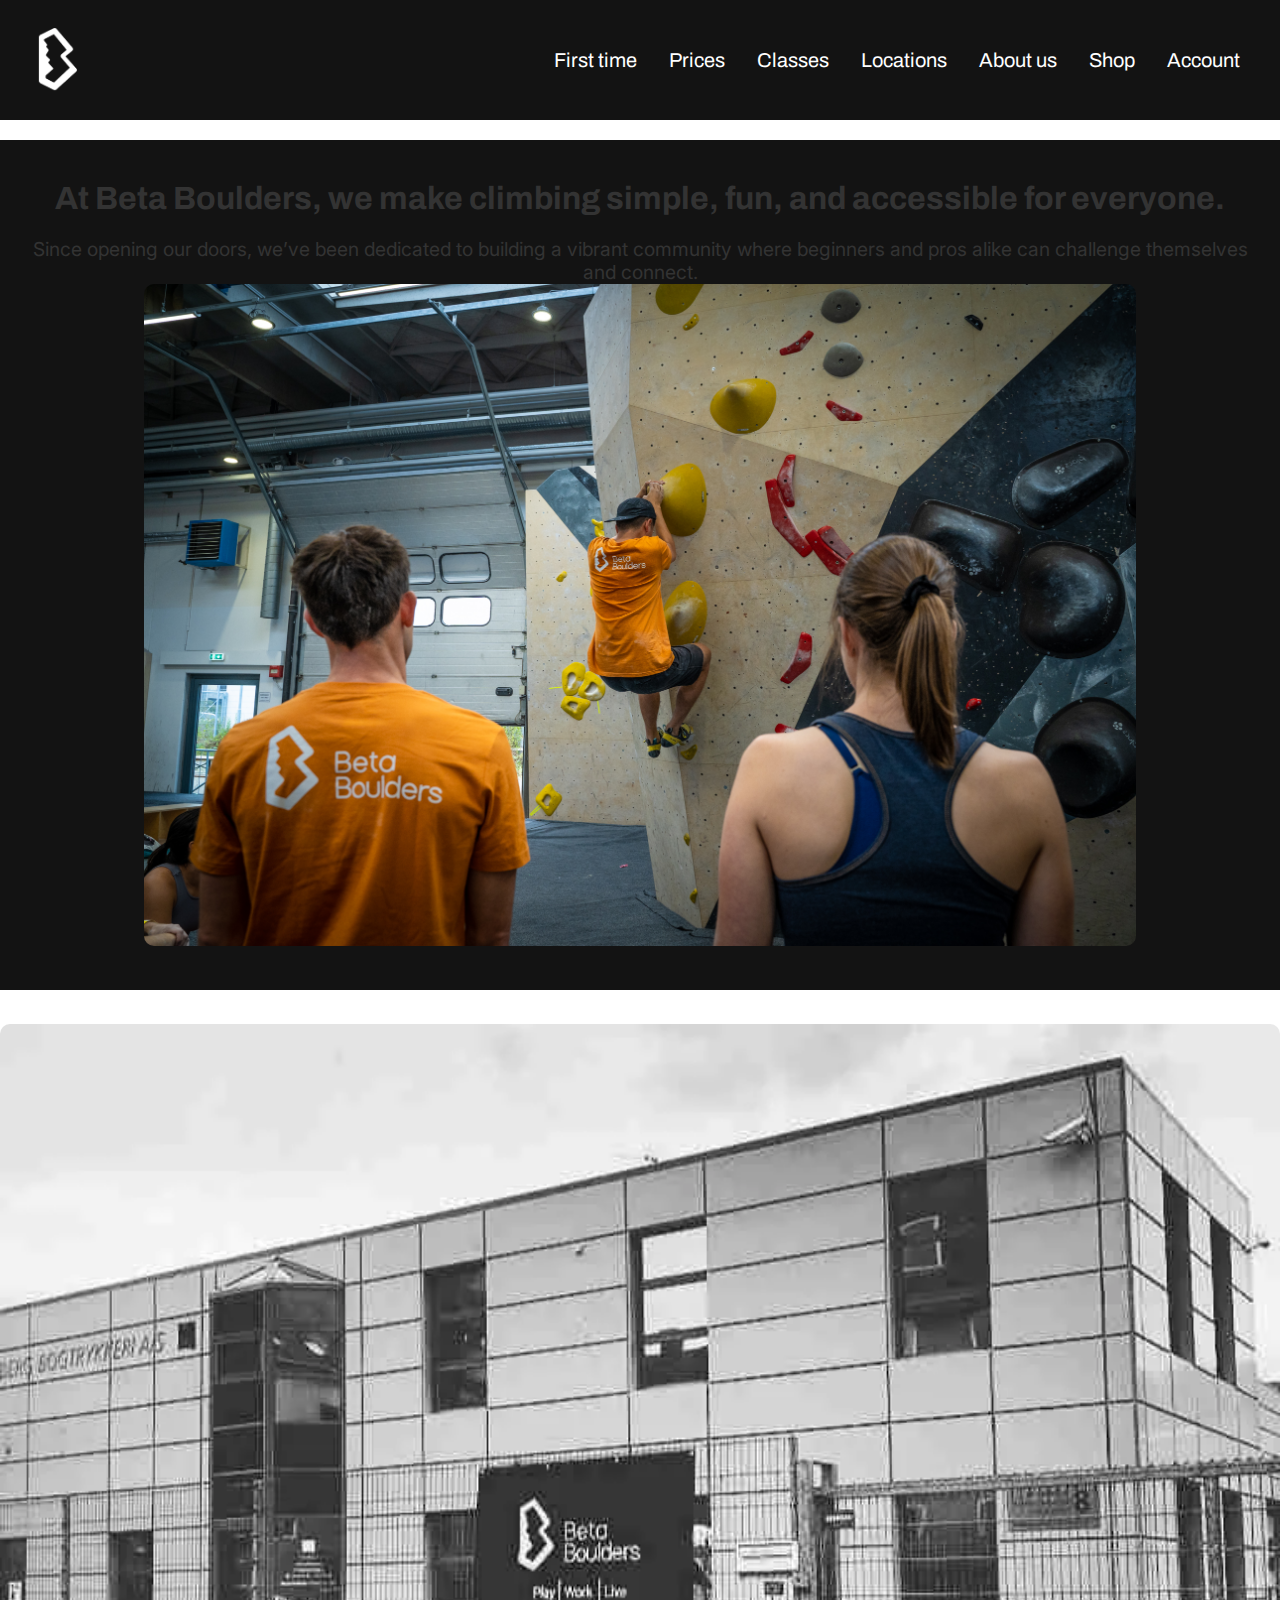
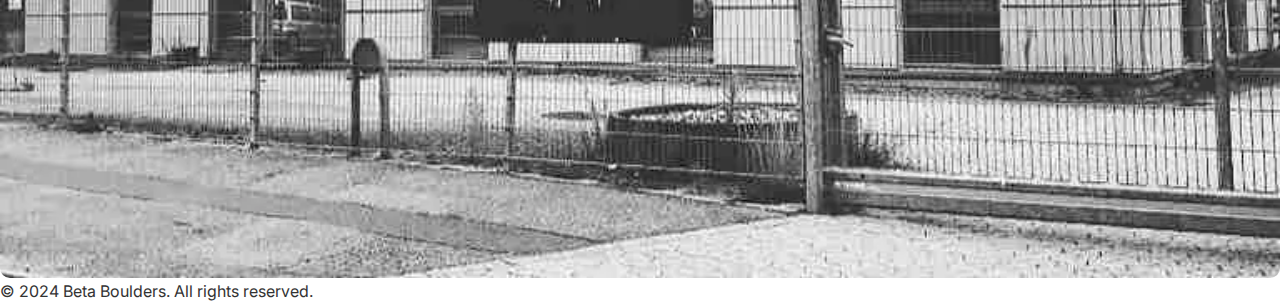
==== aboutus.html @ afe9c323 "inital" ====
<!DOCTYPE html>
<html lang="en">
  <head>
    <meta charset="UTF-8" />
    <meta name="viewport" content="width=device-width, initial-scale=1.0" />
    <title>Beta Boulders</title>
    <link rel="stylesheet" href="styles.css" />
    <link rel="stylesheet" href="mediaqueries.css" />
  </head>
  <body>
    <header>
      <nav class="navbar">
        <div class="logo">
          <img src="/assets/logos/BETALOGOwhite-trasp 2.png" alt="" />
        </div>

        <!-- Hamburger Icon -->
        <div class="hamburger" id="hamburger">
          <span></span>
          <span></span>
          <span></span>
        </div>

        <!-- Menu -->
        <div class="menu" id="menu">
          <a href="first-time.html">First time</a>
          <a href="prices.html">Prices</a>
          <a href="Classes.html">Classes</a>
          <a href="locations.html">Locations</a>
          <a href="aboutus.html">About us</a>
          <a href="shop">Shop</a>
          <a href="account.html">Account</a>
        </div>
      </nav>
    </header>
    <main>
      <section class="hero-about">
        <h1>
          At Beta Boulders, we make climbing simple, fun, and accessible for
          everyone.
        </h1>
        <p>
          Since opening our doors, we’ve been dedicated to building a vibrant
          community where beginners and pros alike can challenge themselves and
          connect.
        </p>
        <div><img src="/assets/Img/intro.jpg" alt="" /></div>
      </section>

      <section class="idea">
        <h2>It started with an idea...</h2>
        <p>
          Create a space where your private life, passions, and work can coexist
          under the same roof. Where you can grow meaningful connections,
          challenge yourself, and find balance.
        </p>
      </section>
      <section class="birth">
        <h2>Beta Boulders was born</h2>
        <p>
          A bouldering gym which is not only a gym, but also a workspace, café,
          event venue, and yoga studio. We were not looking to build a “better
          climbing gym”.
        </p>
        <p>Our goal is to connect people and create a community.</p>
      </section>
      <section class="gallery">
        <div class="image">
          <img
            src="/assets/Img/20230712_12-18-38_3H8A0007.jpg"
            alt="Climbing wall"
          />
        </div>
        <div class="image">
          <img
            src="/assets/Img/20241109_20-45-28_3H8A1855.jpg"
            alt="Community activity"
          />
        </div>
      </section>
      <section class="village">
        <h2>A village within the city</h2>
        <p>
          Climbing is as much a mental challenge as it is a physical challenge.
          We want our members to be able to enjoy quiet time within our
          facilities. To work between exercise and to exercise between work.
        </p>
        <p>
          We designed our facilities from the ground up, taking into account
          each element: every bolt, angle, surface, desk, pane of glass, and
          light. We understand that you want a facility that works as intended;
          no more afterthoughts.
        </p>
      </section>
      <section class="building">
        <img
          src="/assets/Img/Outside-Beta-Boulders-Copenhagen.webp"
          alt="Beta Boulders building"
        />
      </section>
    </main>
    <footer>
      <p>&copy; 2024 Beta Boulders. All rights reserved.</p>
    </footer>
    <script src="script.js"></script>
  </body>
</html>
---- styles.css ----
@import url("https://fonts.googleapis.com/css2?family=Archivo:ital,wght@0,100..900;1,100..900&family=Inter:ital,opsz,wght@0,14..32,100..900;1,14..32,100..900&family=Space+Grotesk:wght@300..700&display=swap");

/* Global Styles */
* {
  margin: 0;
  padding: 0;
  box-sizing: border-box;
}

body {
  line-height: 1.2;
  color: #333;
}

/* typogarphy */

h1,
h2,
h3,
h4,
h5,
h6 {
  font-family: "Archivo", sans-serif;
}

p {
  font-family: "Inter", sans-serif;
}

h1 {
  font-size: 5rem;
  font-weight: bold;
}
.btn {
  display: inline-block;
  padding: 10px 20px;
  border: none;
  text-decoration: none;
  font-size: 16px;
  text-align: center;
  border-radius: 5px;
  transition: 0.3s ease;
}

.primary-btn {
  background-color: black;
  color: white;
}

.secondary-btn {
  border: 1px solid black;
  color: black;
}

.btn:hover {
  opacity: 0.8;
}

/* nav bar */
header {
  background: #131313;
}
.nav-header {
  background: url("/assets/Img/main.png") no-repeat center center/cover;
}

.navbar {
  display: flex;
  justify-content: space-between;
  align-items: center;
  padding: 1rem 1.5rem;
  position: relative;
  z-index: 1000;
}
/* Hamburger Icon */
.hamburger {
  display: flex;
  flex-direction: column;
  justify-content: space-between;
  width: 25px;
  height: 20px;
  cursor: pointer;
}

.hamburger span {
  background-color: #f8f8f8;
  height: 3px;
  width: 100%;
  transition: all 0.3s ease;
}

/* Menu */
.menu {
  align-items: flex-start;
  display: none;
  flex-direction: column;
  position: absolute;
  top: 100%;
  left: 0;
  width: 100%;
  background-color: #131313;
  text-align: center;
  padding: 2rem 0;
  padding-left: 40px;
}

.menu a {
  color: #f8f8f8; /* Red text color */
  font-size: 3.5rem;
  font-family: "Archivo", serif;
  text-decoration: none;
  margin: 1rem 0;
  transition: color 0.3s ease;
}

.menu a:hover {
  color: #fff; /* Hover effect */
}

/* Active Menu (JS adds this class) */
.menu.active {
  display: flex;
}

/* Hamburger Animation */
.hamburger.open span:nth-child(1) {
  transform: translateY(8px) rotate(45deg);
}
.hamburger.open span:nth-child(2) {
  opacity: 0;
}
.hamburger.open span:nth-child(3) {
  transform: translateY(-8px) rotate(-45deg);
}

/* Logo */
.logo {
  display: flex;
  align-items: center;
  color: #fff;
  font-size: 1.5rem;
  font-weight: bold;
  width: 40px;
}

.logo img {
  width: 4rem;
}

/* navbar end */

/* Index */

/* hero section */

.hero {
  color: white;
  height: 100vh;
  display: flex;
  align-items: center;
  text-align: left;
  padding: 40px;
}

.hero-content h1 {
  font-weight: bold;
  padding-bottom: 10px;
}

.hero-content p {
  font-size: 1.2rem;
}

.hero-buttons {
  margin-top: 20px;
}

.hero-buttons .btn {
  margin-right: 10px;
}

/* First Time Section */
.first-time {
  display: flex;
  flex-wrap: wrap;
  align-items: center;
  background-color: #f9f9f9;
  padding: 40px;
}

.first-time-content {
  flex: 1;
  padding: 20px;
}

.first-time-content h2 {
  font-size: 2rem;
  margin-bottom: 10px;
}

.first-time-image {
  flex: 1;
  display: flex;
  justify-content: flex-end;
  min-height: 751px;
}
.first-time-image img {
  border-radius: 8px;
}

/* Flexible Packages Section */
.packages {
  display: flex;
  flex-wrap: wrap;
  align-items: center;
  background-color: #f9f9f9;
  padding: 40px;
}

.packages-content {
  flex: 1;
  padding: 20px;
}

.packages-content h2 {
  font-size: 2rem;
  margin-bottom: 10px;
}

.packages-image {
  flex: 1;
  display: flex;
  justify-content: flex-end;
  min-height: 751px;
}
.packages-image img {
  border-radius: 8px;
}

/* Locations Section */
.container-img-grid {
  display: grid;
  flex-direction: column;

  margin: 2.25rem;
}

.container-img-grid h2 {
  margin-bottom: 2.25rem;
}

#imagecontainer {
  display: flex;
  flex-direction: column;
  gap: 15px;
}

.img_wrap {
  position: relative;
  width: 100%;
}

.img_wrap img {
  width: 100%;
}

.img_description {
  position: absolute;
  top: 0;
  bottom: 0;
  left: 0;
  right: 0;
  background: rgba(29, 106, 154, 0.72);
  color: #fff;
  visibility: hidden;
  opacity: 0;
  display: flex;
  justify-content: center;
  align-items: center;
  transition: opacity 0.2s, visibility 0.2s;
}

.img_wrap:hover .img_description {
  visibility: visible;
  opacity: 1;
}

/* about us */

/* styles.css */

.hero-about {
  position: absolute;
  text-align: center;
  padding: 40px 20px;
  background-color: #131313;
}

.hero-about h1 {
  font-size: 2rem;
  margin-bottom: 20px;
}

.hero-about p {
  font-size: 1.2rem;
}

.idea,
.birth,
.village {
  margin: 20px 0;
  padding: 20px;
  border-radius: 10px;
}

.gallery {
  display: grid;
  grid-template-columns: repeat(auto-fit, minmax(300px, 1fr));
  gap: 20px;
}

.hero-about img {
  position: relative;
  width: 80%;
  border-radius: 10px;
  padding-bottom: -50%;
}

.gallery .image img {
  width: 100%;
  border-radius: 10px;
}

.building img {
  width: 100%;
  border-radius: 10px;
  margin-top: 20px;
}
---- mediaqueries.css ----
/* Responsive */
@media (min-width: 800px) {
  .hamburger {
    display: none;
  }
  .menu {
    display: flex;
    flex-direction: row;
    position: static;
    background: none;
    justify-content: flex-end;
  }
  .menu a {
    margin: 0 1rem;
    font-size: 1.25rem;
    color: #fff;
  }
}

@media (min-width: 900px) {
  .container-img-grid {
    display: grid;
    grid-template-columns: repeat(2, 1fr); /* Two columns */
    gap: 15px;
  }

  #imagecontainer {
    display: contents; /* Allows its children to adopt grid layout directly */
  }

  .img_wrap {
    margin: 0; /* Removes margin to align with grid gap */
  }
}
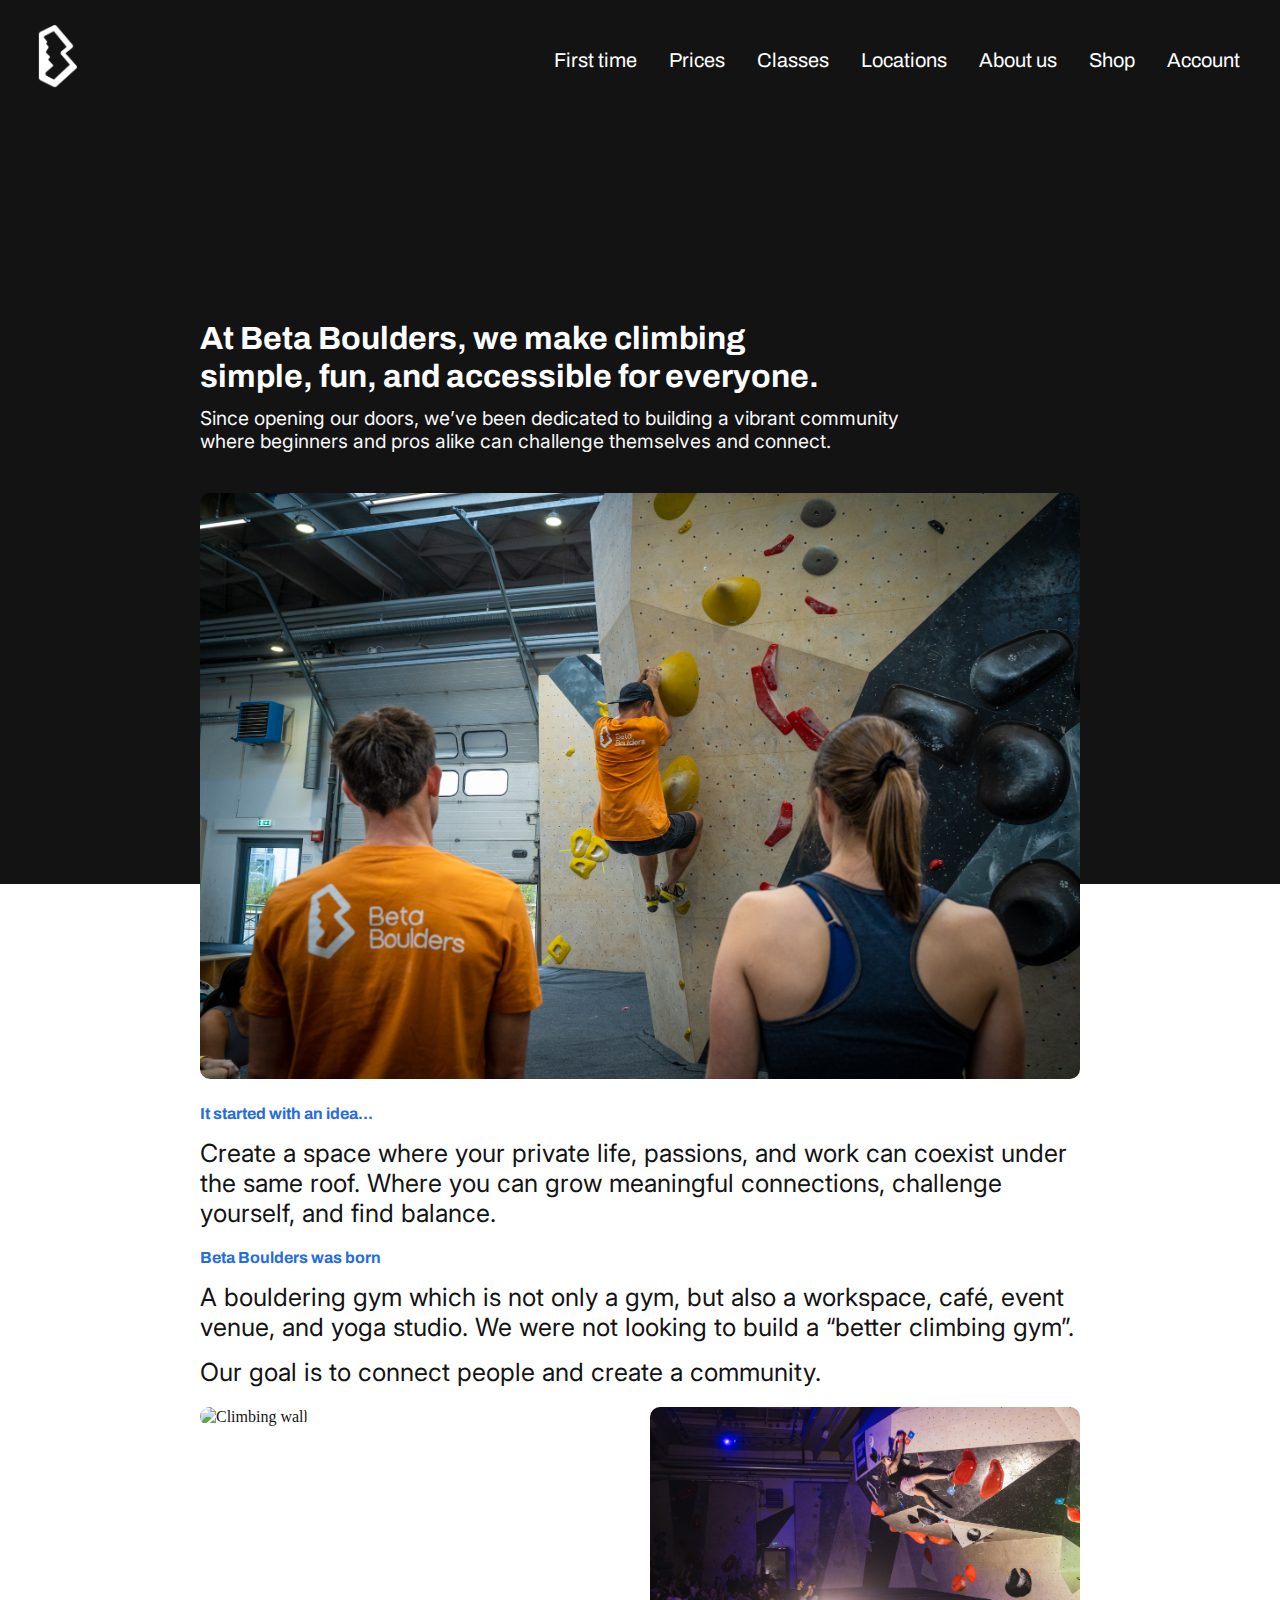
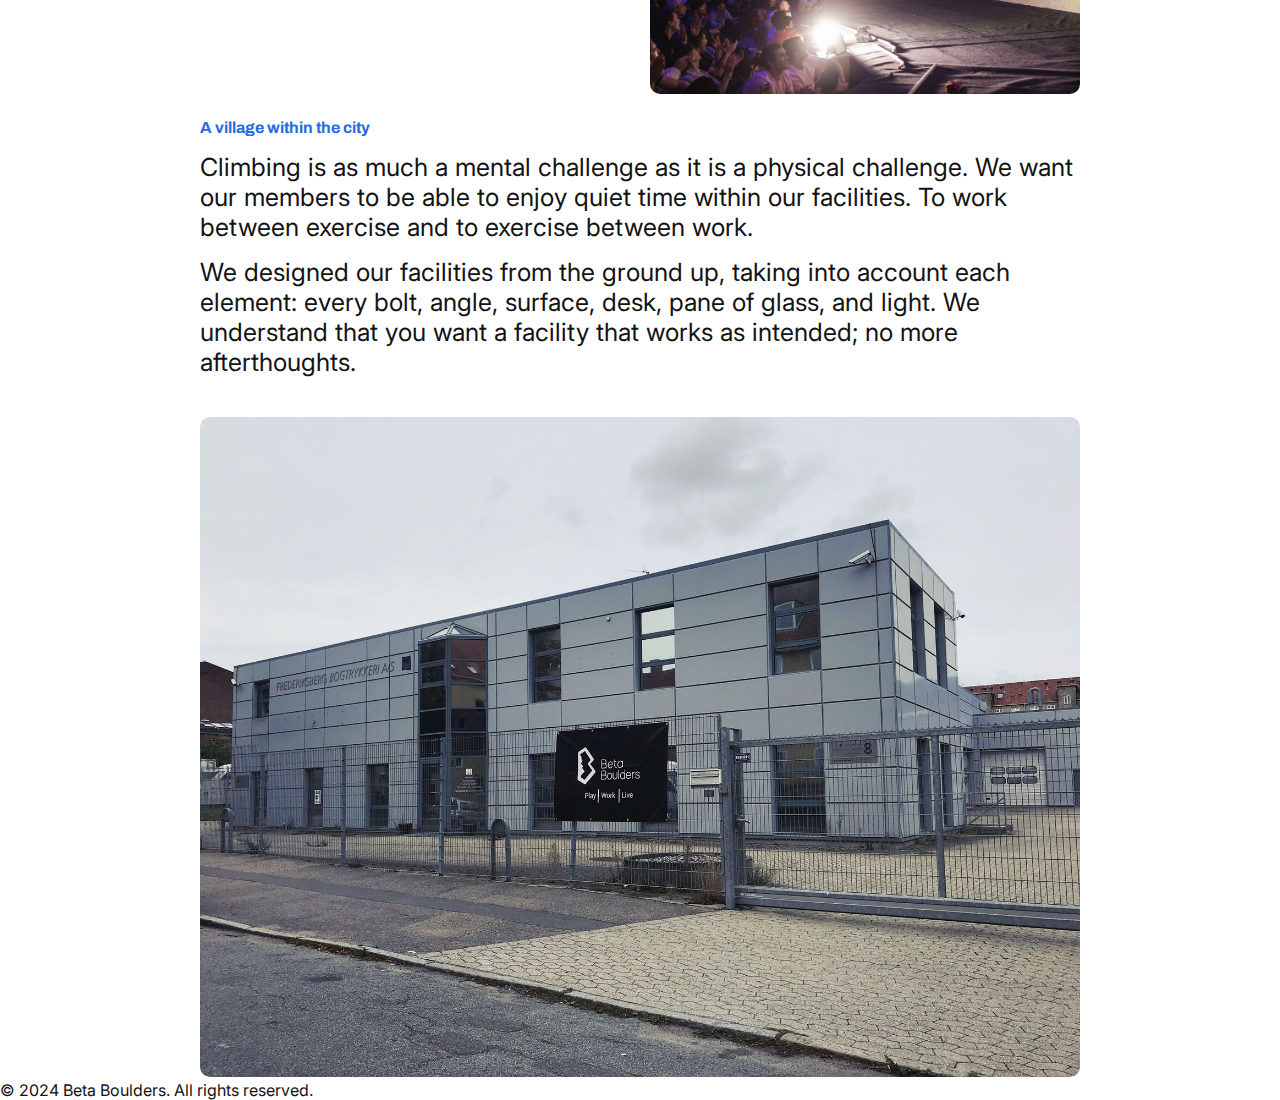
==== commit 1f0f788e: "final-commit" ====
--- a/aboutus.html
+++ b/aboutus.html
@@ -11,7 +11,12 @@
     <header>
       <nav class="navbar">
         <div class="logo">
-          <img src="/assets/logos/BETALOGOwhite-trasp 2.png" alt="" />
+          <a href="index.html">
+            <img
+              src="/assets/logos/BETALOGOwhite-trasp 2.png"
+              alt="navbarlogo"
+            />
+          </a>
         </div>
 
         <!-- Hamburger Icon -->
@@ -36,19 +41,19 @@
     <main>
       <section class="hero-about">
         <h1>
-          At Beta Boulders, we make climbing simple, fun, and accessible for
-          everyone.
+          At Beta Boulders, we make climbing <br />simple, fun, and accessible
+          for everyone.
         </h1>
         <p>
           Since opening our doors, we’ve been dedicated to building a vibrant
-          community where beginners and pros alike can challenge themselves and
-          connect.
+          community <br />where beginners and pros alike can challenge
+          themselves and connect.
         </p>
         <div><img src="/assets/Img/intro.jpg" alt="" /></div>
       </section>
 
       <section class="idea">
-        <h2>It started with an idea...</h2>
+        <h6>It started with an idea...</h6>
         <p>
           Create a space where your private life, passions, and work can coexist
           under the same roof. Where you can grow meaningful connections,
@@ -56,7 +61,7 @@
         </p>
       </section>
       <section class="birth">
-        <h2>Beta Boulders was born</h2>
+        <h6>Beta Boulders was born</h6>
         <p>
           A bouldering gym which is not only a gym, but also a workspace, café,
           event venue, and yoga studio. We were not looking to build a “better
@@ -79,7 +84,7 @@
         </div>
       </section>
       <section class="village">
-        <h2>A village within the city</h2>
+        <h6>A village within the city</h6>
         <p>
           Climbing is as much a mental challenge as it is a physical challenge.
           We want our members to be able to enjoy quiet time within our
@@ -93,10 +98,7 @@
         </p>
       </section>
       <section class="building">
-        <img
-          src="/assets/Img/Outside-Beta-Boulders-Copenhagen.webp"
-          alt="Beta Boulders building"
-        />
+        <img src="/assets/Img/Color Facade.jpg" alt="Beta Boulders building" />
       </section>
     </main>
     <footer>
--- a/styles.css
+++ b/styles.css
@@ -1,4 +1,40 @@
 @import url("https://fonts.googleapis.com/css2?family=Archivo:ital,wght@0,100..900;1,100..900&family=Inter:ital,opsz,wght@0,14..32,100..900;1,14..32,100..900&family=Space+Grotesk:wght@300..700&display=swap");
+
+:root {
+  --black: #131313;
+  --white: #f8f8f8;
+  --orange: #e09824;
+  --blue: #246ce0;
+}
+
+h1 {
+  font-family: "Archivo", serif;
+  font-size: 5rem;
+}
+h2 {
+  font-family: "Archivo", serif;
+  font-size: 4rem;
+}
+h3 {
+  font-family: "Archivo", serif;
+  font-size: 3.188rem;
+}
+h4 {
+  font-family: "Archivo", serif;
+  font-size: 2.5rem;
+}
+h5 {
+  font-family: "Archivo", serif;
+  font-size: 2rem;
+}
+h6 {
+  font-family: "Archivo", serif;
+  font-size: 1.25;
+}
+p {
+  font-family: "Inter", serif;
+  font-size: 1rem;
+}
 
 /* Global Styles */
 * {
@@ -9,7 +45,7 @@
 
 body {
   line-height: 1.2;
-  color: #333;
+  color: var(--black);
 }
 
 /* typogarphy */
@@ -31,6 +67,7 @@
   font-size: 5rem;
   font-weight: bold;
 }
+
 .btn {
   display: inline-block;
   padding: 10px 20px;
@@ -43,8 +80,8 @@
 }
 
 .primary-btn {
-  background-color: black;
-  color: white;
+  background-color: var(--black);
+  color: var(--white);
 }
 
 .secondary-btn {
@@ -58,7 +95,7 @@
 
 /* nav bar */
 header {
-  background: #131313;
+  background: var(--black);
 }
 .nav-header {
   background: url("/assets/Img/main.png") no-repeat center center/cover;
@@ -83,7 +120,7 @@
 }
 
 .hamburger span {
-  background-color: #f8f8f8;
+  background-color: var(--white);
   height: 3px;
   width: 100%;
   transition: all 0.3s ease;
@@ -98,14 +135,14 @@
   top: 100%;
   left: 0;
   width: 100%;
-  background-color: #131313;
+  background-color: var(--black);
   text-align: center;
   padding: 2rem 0;
   padding-left: 40px;
 }
 
 .menu a {
-  color: #f8f8f8; /* Red text color */
+  color: var(--white);
   font-size: 3.5rem;
   font-family: "Archivo", serif;
   text-decoration: none;
@@ -114,10 +151,10 @@
 }
 
 .menu a:hover {
-  color: #fff; /* Hover effect */
-}
-
-/* Active Menu (JS adds this class) */
+  color: var(--white);
+}
+
+/* Active Menu  */
 .menu.active {
   display: flex;
 }
@@ -137,7 +174,7 @@
 .logo {
   display: flex;
   align-items: center;
-  color: #fff;
+  color: var(--white);
   font-size: 1.5rem;
   font-weight: bold;
   width: 40px;
@@ -154,12 +191,13 @@
 /* hero section */
 
 .hero {
-  color: white;
+  color: var(--white);
   height: 100vh;
   display: flex;
   align-items: center;
   text-align: left;
-  padding: 40px;
+  padding-left: 200px;
+  padding-right: 200px;
 }
 
 .hero-content h1 {
@@ -181,11 +219,24 @@
 
 /* First Time Section */
 .first-time {
+  padding-top: 20px;
+  padding-bottom: 20px;
   display: flex;
   flex-wrap: wrap;
   align-items: center;
-  background-color: #f9f9f9;
-  padding: 40px;
+  background-color: var(--white);
+}
+
+.first-time p {
+  color: var(--black);
+  font-size: 32px;
+  margin-bottom: 10px;
+}
+.first-time h3 {
+  font-weight: 400;
+  color: var(--blue);
+  font-size: 20px;
+  margin-bottom: 10px;
 }
 
 .first-time-content {
@@ -210,11 +261,12 @@
 
 /* Flexible Packages Section */
 .packages {
+  padding-top: 20px;
+  padding-bottom: 20px;
   display: flex;
   flex-wrap: wrap;
   align-items: center;
-  background-color: #f9f9f9;
-  padding: 40px;
+  background-color: var(--black);
 }
 
 .packages-content {
@@ -222,15 +274,22 @@
   padding: 20px;
 }
 
-.packages-content h2 {
-  font-size: 2rem;
+.packages-content p {
+  color: var(--white);
+  font-size: 32px;
   margin-bottom: 10px;
 }
+.packages-content h3 {
+  font-weight: 400;
+  color: var(--blue);
+  font-size: 20px;
+  margin-bottom: 10px;
+}
 
 .packages-image {
   flex: 1;
   display: flex;
-  justify-content: flex-end;
+  justify-content: flex-start;
   min-height: 751px;
 }
 .packages-image img {
@@ -241,8 +300,11 @@
 .container-img-grid {
   display: grid;
   flex-direction: column;
-
-  margin: 2.25rem;
+}
+
+.locations {
+  padding-top: 40px;
+  padding-bottom: px;
 }
 
 .container-img-grid h2 {
@@ -270,8 +332,9 @@
   bottom: 0;
   left: 0;
   right: 0;
-  background: rgba(29, 106, 154, 0.72);
-  color: #fff;
+
+  background: var(--black);
+  color: var(--white);
   visibility: hidden;
   opacity: 0;
   display: flex;
@@ -285,31 +348,66 @@
   opacity: 1;
 }
 
+/* Index end */
+
 /* about us */
 
-/* styles.css */
-
 .hero-about {
-  position: absolute;
-  text-align: center;
-  padding: 40px 20px;
-  background-color: #131313;
+  text-align: left;
+  padding-top: 200px;
+  background-color: var(--black);
 }
 
 .hero-about h1 {
+  color: white;
   font-size: 2rem;
-  margin-bottom: 20px;
+  margin-bottom: 10px;
 }
 
 .hero-about p {
   font-size: 1.2rem;
+  color: var(--white);
+  margin-bottom: 40px;
+}
+.idea h6 {
+  margin-top: 220px;
+  font-size: 16px;
+  color: var(--blue);
+}
+
+.birth h6 {
+  font-size: 16px;
+  color: var(--blue);
+}
+.idea p {
+  margin-top: 15px;
+  font-weight: 400;
+  font-size: 25px;
+  color: var(--black);
+}
+
+.birth p {
+  margin-top: 15px;
+  font-weight: 400;
+  font-size: 25px;
+  color: var(--black);
+}
+
+.village h6 {
+  font-size: 16px;
+  color: var(--blue);
+}
+.village p {
+  margin-top: 15px;
+  font-weight: 400;
+  font-size: 25px;
+  color: var(--black);
 }
 
 .idea,
 .birth,
 .village {
   margin: 20px 0;
-  padding: 20px;
   border-radius: 10px;
 }
 
@@ -320,13 +418,13 @@
 }
 
 .hero-about img {
-  position: relative;
-  width: 80%;
+  width: 100%;
   border-radius: 10px;
-  padding-bottom: -50%;
+  margin-bottom: -200px;
 }
 
 .gallery .image img {
+  height: auto;
   width: 100%;
   border-radius: 10px;
 }
@@ -336,3 +434,287 @@
   border-radius: 10px;
   margin-top: 20px;
 }
+
+/* first time page*/
+
+.hey-first-timer {
+  padding-top: 40px;
+  padding-bottom: 20px;
+  display: flex;
+  flex-wrap: wrap;
+  align-items: center;
+  background-color: var(--white);
+}
+
+.hey-first-timer p {
+  color: var(--black);
+  margin-bottom: 14px;
+  margin-top: 14px;
+}
+
+.hey-first-timer-content {
+  flex: 1;
+}
+
+.hey-first-timer-image {
+  flex: 1;
+  display: flex;
+  justify-content: flex-end;
+  min-height: 751px;
+}
+.hey-first-timer-image img {
+  border-radius: 8px;
+}
+
+/* climbing section page*/
+.what-is-bouldering {
+  padding-top: 20px;
+  padding-bottom: 20px;
+  display: flex;
+  flex-wrap: wrap;
+  align-items: center;
+  background-color: var(--black);
+}
+
+.what-is-bouldering-content {
+  flex: 1;
+}
+
+.what-is-bouldering p {
+  color: var(--white);
+  margin-bottom: 14px;
+  margin-top: 14px;
+}
+.what-is-bouldering-content h4 {
+  color: var(--white);
+}
+
+.what-is-bouldering-image {
+  flex: 1;
+  display: flex;
+  justify-content: flex-start;
+  min-height: 751px;
+}
+.what-is-bouldering-image img {
+  border-radius: 8px;
+}
+
+/* first time page end */
+
+/* classes page */
+
+/* Filters */
+
+/* Grid Layout */
+.grid-box {
+  display: grid;
+  grid-template-columns: repeat(auto-fit, minmax(250px, 1fr));
+  gap: 30px;
+}
+
+.card {
+  margin-top: 40px;
+  background-color: #f8f8f8;
+  border-radius: 8px;
+  overflow: hidden;
+  text-align: center;
+  padding: 20px;
+  box-shadow: 0 4px 10px rgba(0, 0, 0, 0.3);
+  transition: transform 0.3s ease, box-shadow 0.3s ease;
+}
+
+.card:hover {
+  transform: translateY(-8px);
+  box-shadow: 0 8px 15px rgba(0, 0, 0, 0.5);
+}
+
+.card img {
+  max-width: 100%;
+  height: auto;
+  border-radius: 5px;
+  margin-bottom: 15px;
+}
+
+.card h3 {
+  text-align: left;
+  font-size: 1.5rem;
+  margin: 15px 0;
+  color: #f39c12;
+}
+
+.card p {
+  text-align: left;
+  font-size: 1rem;
+  color: #bbb;
+}
+
+.locations-header {
+  padding: 120px;
+  color: var(--white);
+  background-color: var(--black);
+}
+/* dropdown menu */
+
+.filters {
+  display: flex;
+  justify-content: center;
+  padding: 20px;
+  gap: 10px;
+  padding-left: 200px;
+  padding-right: 200px;
+}
+
+/* Base dropdown styles */
+.filter {
+  appearance: none;
+  background-color: #fff; /* White background */
+  border: none;
+  border-radius: 8px;
+  color: #000;
+  box-shadow: 0 4px 10px rgba(0, 0, 0, 0.3);
+  padding: 10px 40px 10px 15px;
+  font-size: 16px;
+  cursor: pointer;
+  outline: none;
+  font-family: sans-serif;
+  position: relative;
+}
+
+/* Adjust widths */
+.dropdown-long {
+  flex: 1;
+  min-width: 300px;
+}
+.dropdown-short {
+  width: 150px;
+}
+
+/* Custom arrow icon using a background SVG */
+.filter {
+  background-image: url('data:image/svg+xml;utf8,<svg fill="%23000" width="12" height="12" viewBox="0 0 20 20" xmlns="http://www.w3.org/2000/svg"><path d="M10 15l-7-7h14l-7 7z"/></svg>');
+  background-repeat: no-repeat;
+  background-position: right 15px center;
+  background-size: 12px 12px;
+}
+
+/* Remove default arrow in IE and Edge */
+.filter::-ms-expand {
+  display: none;
+}
+
+/* Hover and focus states */
+.filter:hover {
+  background-color: #f5f5f5;
+}
+.filter:focus {
+  border: 2px solid #999;
+  padding: 8px 38px 8px 13px; /* Adjust padding if border is added */
+}
+
+/* Hero Section */
+
+/* single location page */
+
+.hero-single-location {
+  background-color: var(--black);
+  color: var(--white);
+  text-align: left;
+  padding: var(--spacing) 0;
+  position: relative;
+}
+
+.hero-single-location-content {
+  max-width: var(--max-width);
+  margin: 0 auto;
+  padding: var(--spacing);
+}
+
+.hero-single-location-content h1 {
+  font-size: 3rem;
+  margin: 0 0 var(--spacing) 0;
+}
+
+.hero-single-location-image {
+  max-width: var(--max-width);
+  margin: 0 auto;
+}
+
+.hero-single-location-image img {
+  width: 100%;
+  display: block;
+  border-radius: 8px;
+}
+
+/* Offer Section */
+.offer-section {
+  padding: var(--spacing) 0;
+  background-color: #fff;
+}
+
+.offer-section .container {
+  max-width: var(--max-width);
+  margin: 0 auto;
+  padding: 0 var(--spacing);
+}
+
+.offer-section h2 {
+  font-size: 2rem;
+  margin-bottom: var(--spacing);
+  text-align: left;
+}
+
+.offer-list {
+  list-style: none;
+  margin: 0;
+  padding: 0;
+}
+
+.offer-list li {
+  display: flex;
+  align-items: flex-start;
+  margin-bottom: var(--spacing);
+}
+
+.offer-list .icon {
+  margin-right: var(--spacing);
+}
+
+.offer-list p {
+  margin: 0;
+  font-size: 1rem;
+}
+
+/* Image Gallery */
+.image-gallery {
+  padding: var(--spacing) 0;
+  background-color: #fff;
+}
+
+.gallery-grid {
+  display: grid;
+  grid-template-columns: repeat(auto-fit, minmax(300px, 1fr));
+  gap: var(--spacing);
+}
+
+.gallery-item img {
+  width: 100%;
+  border-radius: 8px;
+  display: block;
+}
+
+/* Map Section */
+.map-section {
+  padding: var(--spacing) 0;
+}
+
+.map-section .container {
+  max-width: var(--max-width);
+  margin: 0 auto;
+  padding: 0 var(--spacing);
+}
+
+.map-section img {
+  width: 100%;
+  display: block;
+  border-radius: 8px;
+}
--- a/mediaqueries.css
+++ b/mediaqueries.css
@@ -32,3 +32,46 @@
     margin: 0; /* Removes margin to align with grid gap */
   }
 }
+
+@media (min-width: 1000px) {
+  section {
+    padding-left: 200px;
+    padding-right: 200px;
+  }
+  .grid-box {
+    padding-left: 200px;
+    padding-right: 200px;
+  }
+}
+@media (max-width: 1000px) {
+  section {
+    padding-left: 40px;
+    padding-right: 40px;
+  }
+  .grid-box {
+    padding-left: 40px;
+    padding-right: 40px;
+  }
+  .hero {
+    padding-left: 200px;
+    padding-right: 200px;
+  }
+}
+@media (max-width: 1000px) {
+  .hero {
+    padding-left: 40px;
+    padding-right: 40px;
+  }
+  .hero h1 {
+    font-size: 4rem;
+  }
+}
+
+@media (min-width: 1400px) {
+  .packages-image {
+    margin-top: -200px;
+  }
+  .what-is-bouldering-image {
+    margin-top: -200px;
+  }
+}
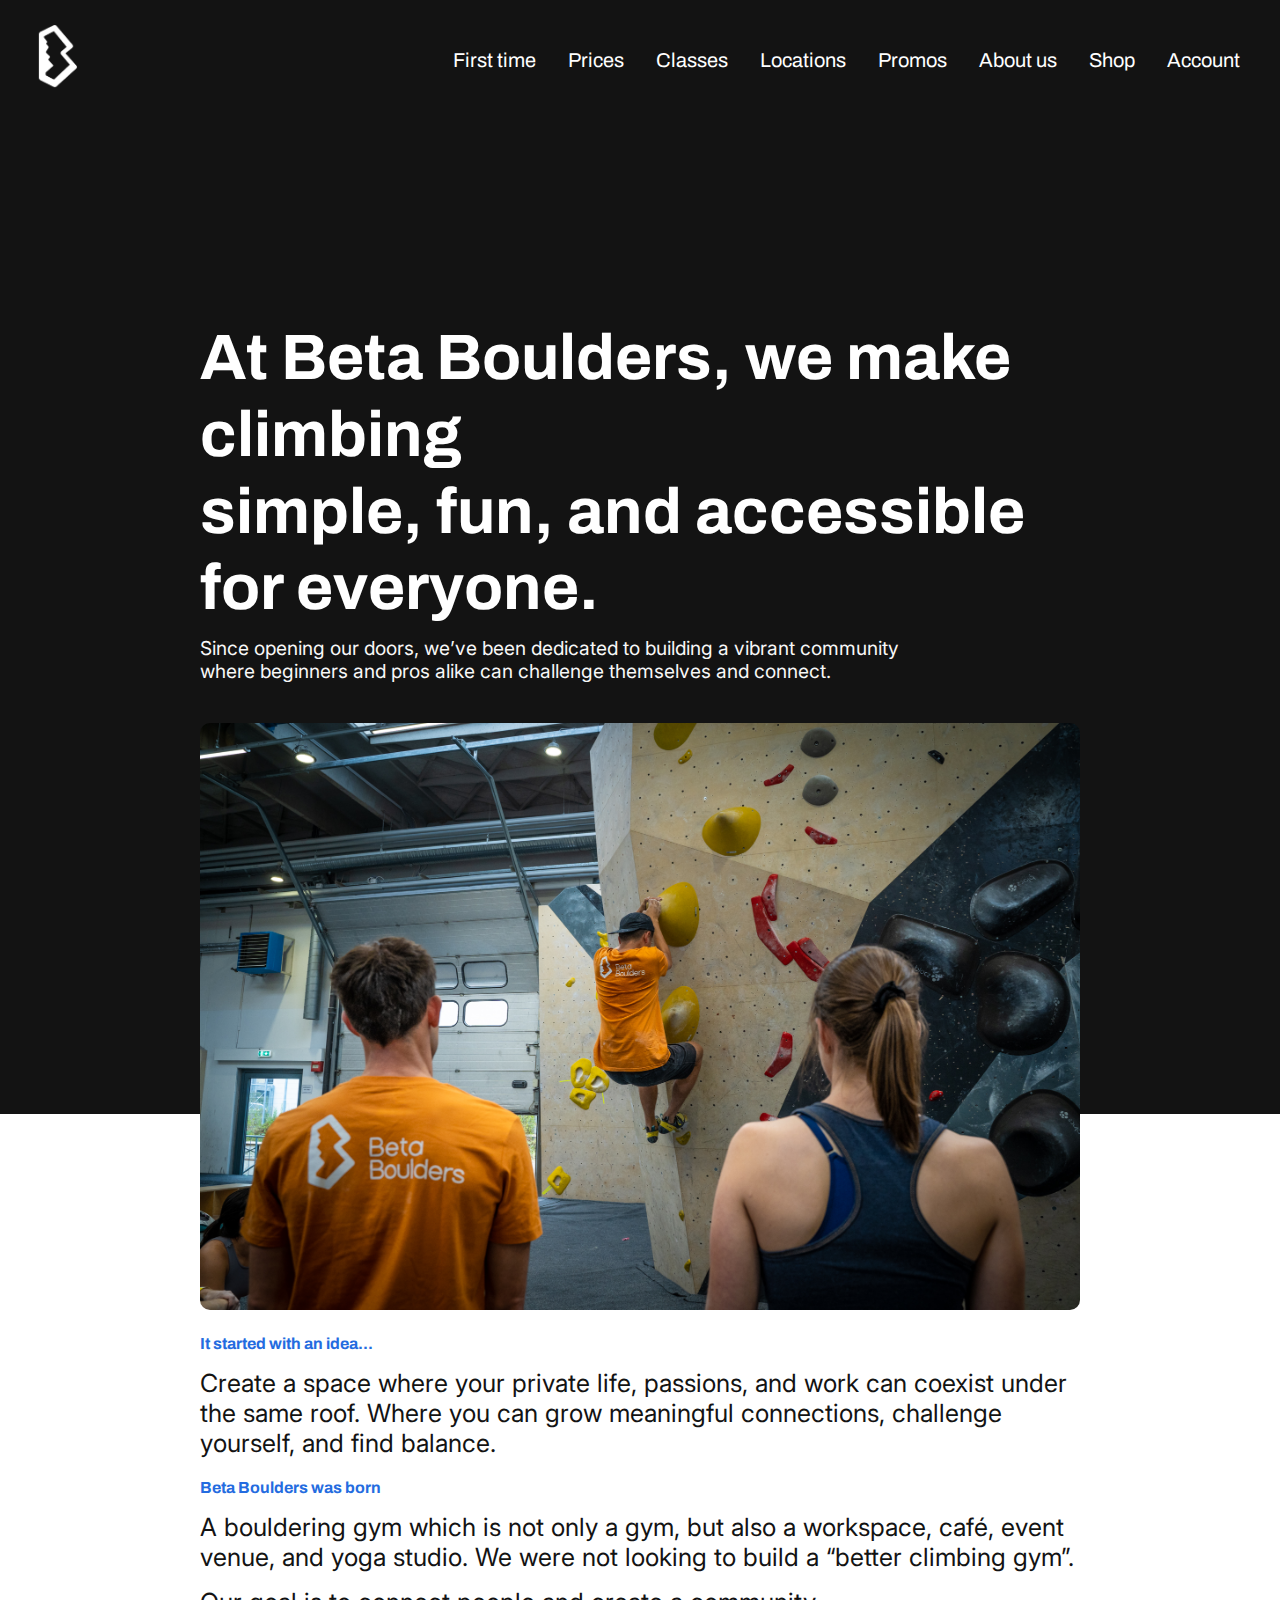
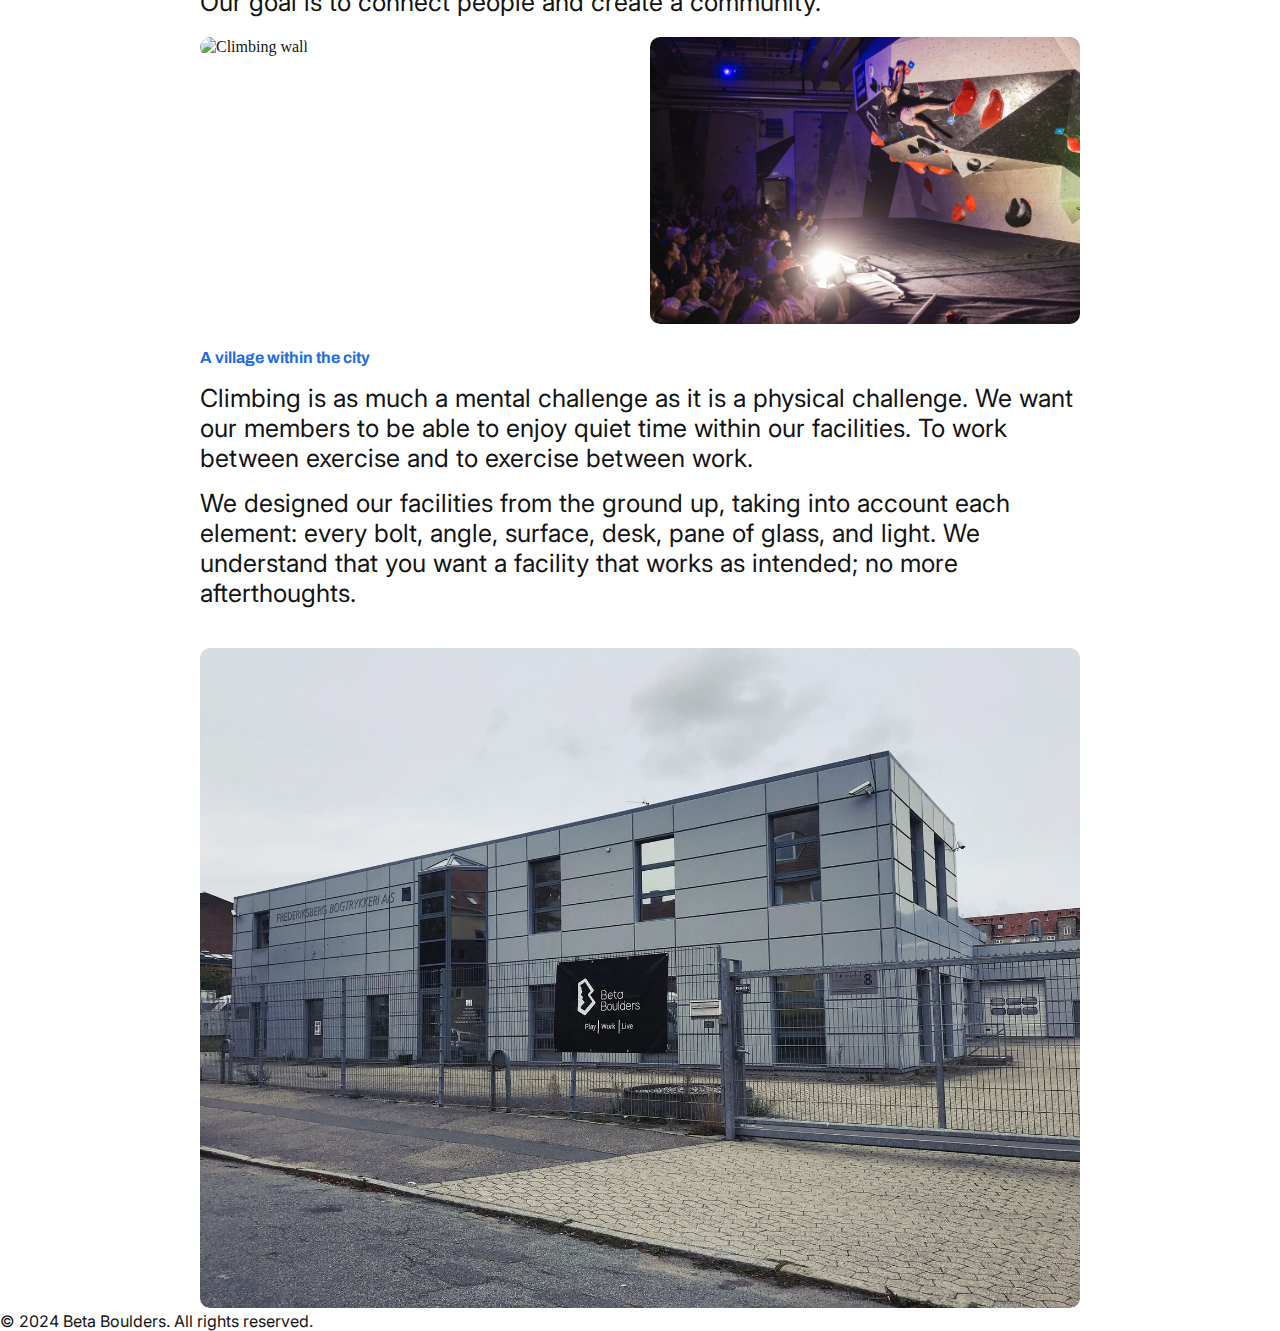
==== commit 518802eb: "in" ====
--- a/aboutus.html
+++ b/aboutus.html
@@ -12,10 +12,7 @@
       <nav class="navbar">
         <div class="logo">
           <a href="index.html">
-            <img
-              src="/assets/logos/BETALOGOwhite-trasp 2.png"
-              alt="navbarlogo"
-            />
+            <img src="logos/BETALOGOwhite-trasp 2.png" alt="navbarlogo" />
           </a>
         </div>
 
@@ -32,8 +29,9 @@
           <a href="prices.html">Prices</a>
           <a href="Classes.html">Classes</a>
           <a href="locations.html">Locations</a>
+          <a href="events-promos.html">Promos</a>
           <a href="aboutus.html">About us</a>
-          <a href="shop">Shop</a>
+          <a href="shop.html">Shop</a>
           <a href="account.html">Account</a>
         </div>
       </nav>
@@ -49,7 +47,7 @@
           community <br />where beginners and pros alike can challenge
           themselves and connect.
         </p>
-        <div><img src="/assets/Img/intro.jpg" alt="" /></div>
+        <div><img src="img/intro.jpg" alt="" /></div>
       </section>
 
       <section class="idea">
@@ -71,14 +69,11 @@
       </section>
       <section class="gallery">
         <div class="image">
-          <img
-            src="/assets/Img/20230712_12-18-38_3H8A0007.jpg"
-            alt="Climbing wall"
-          />
+          <img src="img/20230712_12-18-38_3H8A0007.jpg" alt="Climbing wall" />
         </div>
         <div class="image">
           <img
-            src="/assets/Img/20241109_20-45-28_3H8A1855.jpg"
+            src="img/20241109_20-45-28_3H8A1855.jpg"
             alt="Community activity"
           />
         </div>
@@ -98,7 +93,7 @@
         </p>
       </section>
       <section class="building">
-        <img src="/assets/Img/Color Facade.jpg" alt="Beta Boulders building" />
+        <img src="img/Color Facade.jpg" alt="Beta Boulders building" />
       </section>
     </main>
     <footer>
--- a/styles.css
+++ b/styles.css
@@ -5,6 +5,50 @@
   --white: #f8f8f8;
   --orange: #e09824;
   --blue: #246ce0;
+}
+a {
+  text-decoration: none;
+}
+.main-button {
+  text-decoration: none;
+  font-family: "Archivo", serif;
+  font-weight: 600;
+  display: inline-block;
+  outline: 0;
+  cursor: pointer;
+  border: none;
+  margin-top: 20px;
+  padding: 0 56px;
+  height: 45px;
+  line-height: 45px;
+  border-radius: 7px;
+  background-color: #f8f8f8;
+  color: var(--black);
+  font-weight: 400;
+  font-size: 16px;
+  box-shadow: 0 4px 14px 0 rgba(0, 0, 0, 0.39);
+  transition: background 0.2s ease, color 0.2s ease, box-shadow 0.2s ease;
+}
+
+.sec-button {
+  text-decoration: none;
+  font-family: "Archivo", serif;
+  font-weight: 600;
+  display: inline-block;
+  outline: 0;
+  cursor: pointer;
+  border: none;
+  margin-top: 20px;
+  padding: 0 56px;
+  height: 45px;
+  line-height: 45px;
+  border-radius: 7px;
+  background-color: var(--black);
+  color: var(--white);
+  font-weight: 400;
+  font-size: 16px;
+  box-shadow: 0 4px 14px 0 rgba(0, 0, 0, 0.39);
+  transition: background 0.2s ease, color 0.2s ease, box-shadow 0.2s ease;
 }
 
 h1 {
@@ -98,7 +142,7 @@
   background: var(--black);
 }
 .nav-header {
-  background: url("/assets/Img/main.png") no-repeat center center/cover;
+  background: url("img/final-home.png") no-repeat center center/cover;
 }
 
 .navbar {
@@ -360,7 +404,7 @@
 
 .hero-about h1 {
   color: white;
-  font-size: 2rem;
+  font-size: 4rem;
   margin-bottom: 10px;
 }
 
@@ -718,3 +762,181 @@
   display: block;
   border-radius: 8px;
 }
+
+.idea h5 {
+  font-size: 16px;
+  color: var(--blue);
+}
+
+.idea h4 {
+  font-size: 24px;
+  line-height: 32px;
+}
+
+li {
+  font-size: 20px;
+  font-family: "Inter", serif;
+  margin-left: 40px;
+  margin-top: 15px;
+  margin-bottom: 15px;
+}
+
+.current-section {
+  display: flex;
+  flex-direction: column;
+  width: 100%;
+}
+
+.current-promo {
+  display: flex;
+  flex-direction: column;
+  background: #fff;
+  border-radius: 8px;
+  overflow: hidden;
+  margin-bottom: 20px;
+  box-shadow: 0 2px 8px rgba(0, 0, 0, 0.1);
+}
+
+.current-promo .promo-image {
+  width: 100%;
+  max-width: 100%;
+  object-fit: cover;
+}
+
+.promo-content {
+  padding: 20px;
+  flex: 1;
+  display: flex;
+  flex-direction: column;
+  justify-content: center;
+  text-align: center;
+}
+
+.promo-content h3 {
+  margin: 0;
+  font-size: 1.6rem;
+  font-weight: 700;
+  margin-bottom: 20px;
+}
+
+.promo-content p {
+  margin-bottom: 20px;
+  font-size: 1rem;
+  line-height: 1.4;
+}
+
+.promo-link,
+.info-link {
+  display: inline-block;
+  text-decoration: none;
+  font-size: 1rem;
+  margin-bottom: 10px;
+}
+
+.promo-link {
+  background: #333;
+  color: #fff;
+  padding: 10px 15px;
+  border-radius: 4px;
+  margin-right: 10px;
+}
+
+.info-link {
+  color: #333;
+  font-weight: 600;
+}
+
+.past-section {
+  margin-top: 60px;
+}
+
+.past-grid {
+  display: grid;
+  grid-template-columns: 1fr;
+  gap: 20px;
+}
+
+.past-item {
+  background: #fff;
+  border-radius: 8px;
+  padding: 10px;
+  text-align: center;
+  box-shadow: 0 2px 8px rgba(0, 0, 0, 0.05);
+}
+
+.past-item img {
+  width: 100%;
+  height: auto;
+  border-radius: 4px;
+  margin-bottom: 10px;
+  object-fit: cover;
+}
+
+.past-item p {
+  font-size: 1rem;
+  font-weight: 500;
+  margin: 0;
+}
+
+.container-events {
+  max-width: 1200px;
+  margin: 0 auto;
+  padding: 20px;
+}
+
+.product-grid {
+  display: grid;
+  grid-gap: 20px;
+}
+
+.two-col {
+  grid-template-columns: 1fr 1fr;
+}
+
+.four-col {
+  grid-template-columns: 1fr 1fr 1fr 1fr;
+}
+
+@media (max-width: 1024px) {
+  .four-col {
+    grid-template-columns: 1fr 1fr;
+  }
+}
+
+@media (max-width: 600px) {
+  .two-col {
+    grid-template-columns: 1fr;
+  }
+
+  .four-col {
+    grid-template-columns: 1fr;
+  }
+}
+
+.product-item {
+  background: #fafafa;
+  border-radius: 8px;
+  padding: 10px;
+  text-align: center;
+  box-shadow: 0 1px 4px rgba(0, 0, 0, 0.1);
+}
+
+.product-item img {
+  max-width: 100%;
+  border-radius: 8px;
+  margin-bottom: 10px;
+  object-fit: cover;
+}
+
+.product-item h3 {
+  font-size: 1.1rem;
+  font-weight: 500;
+  margin: 10px 0;
+}
+
+.product-item .price {
+  font-weight: 600;
+  color: #333;
+  font-size: 1rem;
+  margin-bottom: 0;
+}
--- a/mediaqueries.css
+++ b/mediaqueries.css
@@ -75,3 +75,19 @@
     margin-top: -200px;
   }
 }
+@media (min-width: 768px) {
+  .current-promo .promo-image {
+    width: 100%;
+  }
+}
+@media (min-width: 768px) {
+  .past-grid {
+    grid-template-columns: 1fr 1fr;
+  }
+}
+
+@media (min-width: 1024px) {
+  .past-grid {
+    grid-template-columns: 1fr 1fr;
+  }
+}
